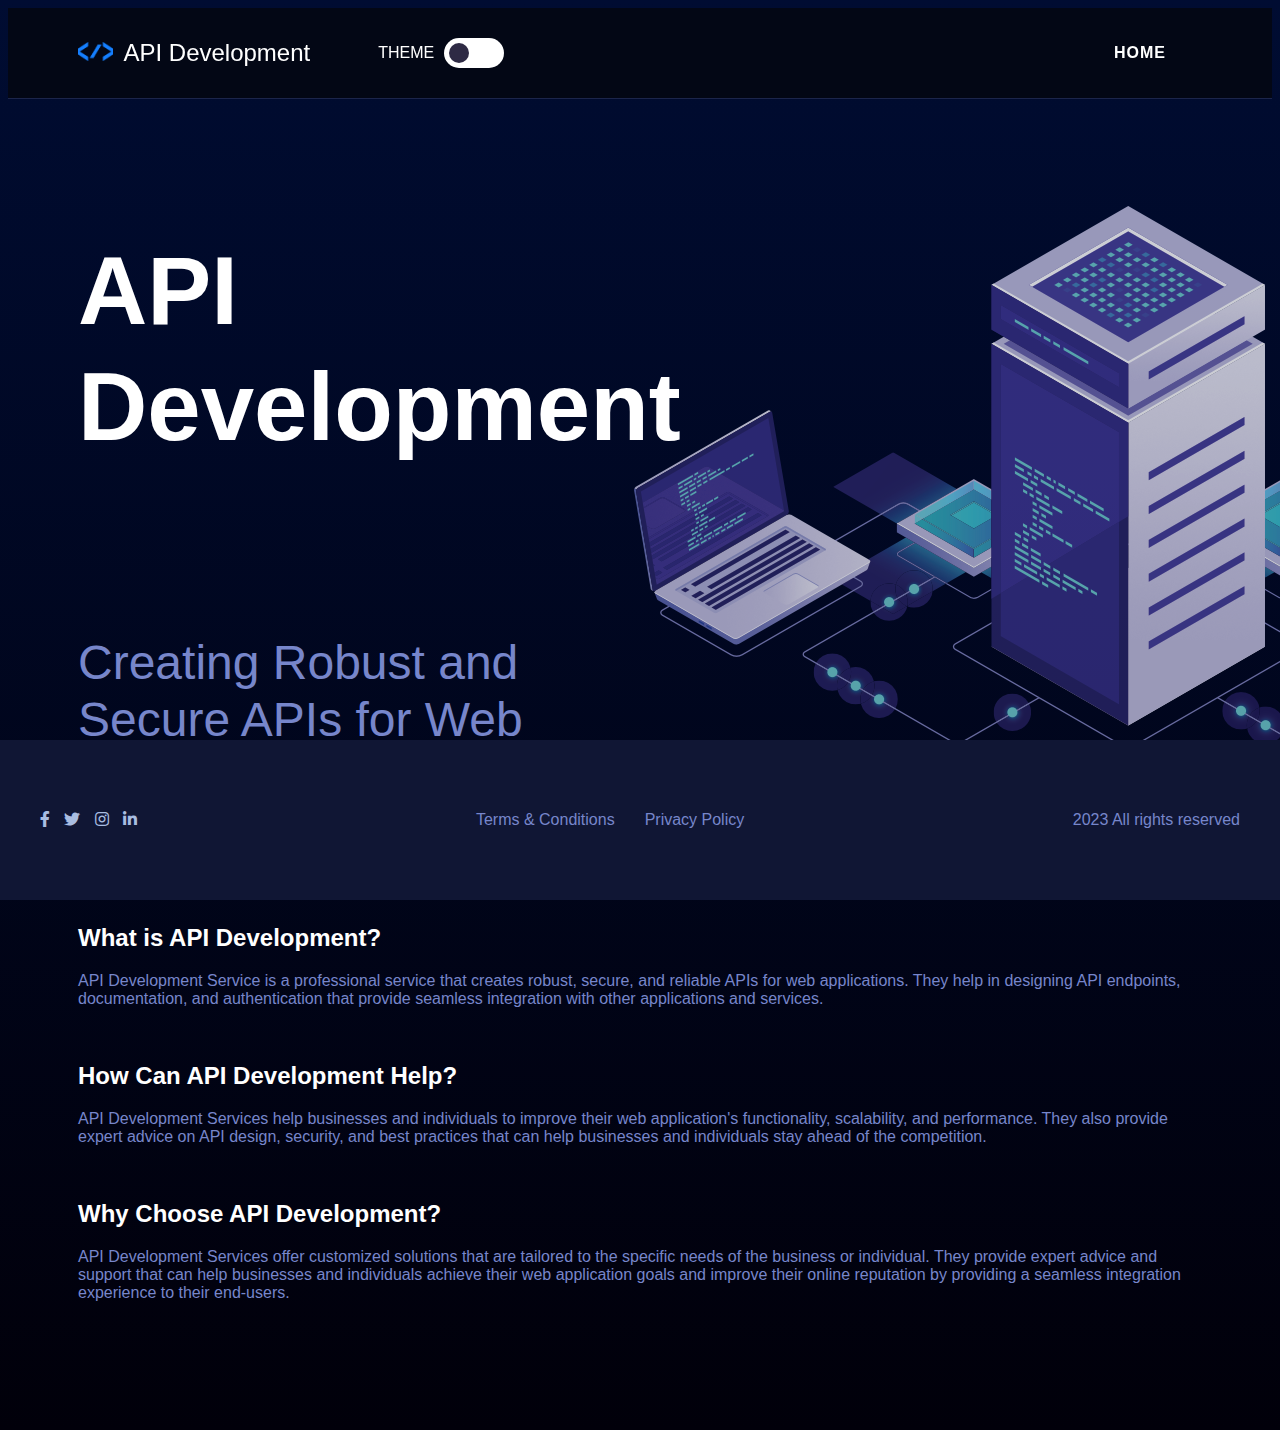
==== api-development.html @ b7eb64be "initial-commit" ====
<!DOCTYPE html>
<html>
  <head>
    <meta charset="UTF-8" />
    <title>API Development Service</title>
    <link rel="stylesheet" href="reset.css">
    <link rel="stylesheet" href="card-light.css">
    <link rel="stylesheet" href="card-pages.css" id="main-stylesheet" />
  </head>
  <body>
    <!-- Navigation -->
    <header class="header">
        <a href="#hero">
            <img src="img/logo.png" alt="Logo" class="logo">
            <button class="logoText" title="Go to top logo">API Development</button>
        </a>
        <div class="switcher-wrapper">
          <span id="label">THEME</span>
          <div class="theme-switcher">
              <input type="checkbox" id="switcher">
              <label for="switcher">Theme </label>
          </div>
      </div>
    
      <nav class="navigation">
        <ul class="nav-list" type="none">
          <li><a href="#">Home</a></li>
        </ul>
      </nav>
    </header>
    <!-- Hero Section -->
<section id="hero">
  <div class="welcome">
    <div class="title">
      <h1>API Development</h1>
      <br>
      <p>Creating Robust and Secure APIs for Web Applications</p>
    </div>
    <div class="hero-img">
      <img src="/img/api-development.png" alt="API Development Screenshot" />
    </div>
  </div>
  <ul type="none">
    <li>
      <h2>What is API Development?</h2>
      <p>
        API Development Service is a professional service that creates robust, secure, and reliable APIs for web applications. They help in designing API endpoints, documentation, and authentication that provide seamless integration with other applications and services.
      </p>
    </li>
    <br>
    <li>
      <h2>How Can API Development Help?</h2>
      <p>
        API Development Services help businesses and individuals to improve their web application's functionality, scalability, and performance. They also provide expert advice on API design, security, and best practices that can help businesses and individuals stay ahead of the competition.
      </p>
    </li>
    <br>
    <li>
      <h2>Why Choose API Development?</h2>
      <p>
        API Development Services offer customized solutions that are tailored to the specific needs of the business or individual. They provide expert advice and support that can help businesses and individuals achieve their web application goals and improve their online reputation by providing a seamless integration experience to their end-users.
      </p>
    </li>
    <br>
  </ul>
</section>
<!-- Footer Section -->
<footer>
    <div class="footer-wrapper">
        <div class="footer-icons">
            <i class="fab fa-facebook-f"></i>
            <i class="fab fa-twitter"></i>
            <i class="fab fa-instagram"></i>
            <i class="fab fa-linkedin-in"></i>
        </div>
        <div class="footer-middle-text">
          <p>Terms & Conditions</p>
          <p>Privacy Policy</p>
      </div>
  
      <p>2023 All rights reserved</p>
  </div>
</footer>
<script src="theme-switcher-card-pages.js"></script>
<script src="return-to-home.js"></script>
</body>
</html>
---- card-light.css ----
html {
    scroll-behavior: smooth;
}

body {
    font-family: Arial, Helvetica, sans-serif;
    background: linear-gradient(to top, #e0e9f9 0%, #bac8f9 100%);
    color: #00013f;
}

p {
    color: #000275
}

/* Navigation */

.header {
    padding: 20px 70px;
    display: flex;
    align-items: center;
    gap: 12px;
    border-bottom: 1px solid #3756d2;
    position: sticky;
    background-color: #dbe7f9;
    top: 0px;
    z-index: 1000;
}

.header a {
    text-decoration: none;
}

.logo {
    width: 35px;
    display: inline;
}

.logoText {
    background-color: transparent;
    border: none;
    font-family: 'Franklin Gothic Medium', 'Arial Narrow', Arial, sans-serif;
    font-size: 1.5rem;
    text-decoration: none;
    color: #00013f;
    display: inline;
}

.header .logo,
.logoText:hover {
    cursor: pointer;
    text-decoration: none;
}

.header .navigation {
    margin-left: auto;
}

.header .nav-list {
    display: flex;
    gap: 15px;
    margin-right: 30px;
    font-weight: bold;
}

.header .nav-list a {
    color: #00013f;
    border: 2px solid transparent;
    text-decoration: none;
    text-transform: uppercase;
    letter-spacing: 1px;
    padding: 4px;
}

.header .nav-list a:hover {
    color: #edf4ff;
    transition: 0.8s;
    cursor: pointer;
    box-shadow: inset 100px 0 0 0 #00013f;
}

.btn {
    border: none;
    border-radius: 4px;
    background-color: #003185;
    color: #ffffff;
    padding: 8px 20px;
    cursor: pointer;
}

.btn:hover {
    background-color: #0059F7;
    color: #fff;
    transition: 0.7s;
}

.btn.btn-primary {
    background-color: #0059F7;
    color: #fff;
    font-weight: bold;

}

.btn.btn-primary:hover {
    background-color: rgb(18, 105, 255) ;
    color: #ffffff;
    transition: 0.7s;
}

/* Theme changer */

.switcher-wrapper {
    display: flex;
    align-items: center;
    margin-left: 50px;
}

.theme-switcher {
    position: relative;
    margin-left: 10px;
}

input {
    width: 0;
    height: 0;
    display: none;
    visibility: hidden;
  }

  label {
    cursor: pointer;
    display: block;
    text-indent: -9999px;
    height: 30px;
    width: 60px;
    border-radius: 50px;
    background-color: rgb(0, 27, 108);
    transition: 0.5s ease background-color;
}
label::after {
    position: absolute;
    content: "";
    width: 20px;
    height: 20px;
    border-radius: 50px;
    top: 50%;
    left: 5px;
    transform: translateY(-50%);
    background-color: rgb(0, 20, 134);
    transition: 0.5s ease;
  }
  input:checked + label::after {
    /* left: calc(100% - 2.5px); */
    left: calc(100% - 25px);
    background-color: aliceblue;
  }
  input:checked + label {
    background-color: rgb(25, 26, 37);
    border: 2px solid whitesmoke;
  }

/* Hero section */

#hero {
    padding: 70px 70px;
}

#hero .welcome {
    display: flex;
    margin: 0 auto 70px auto;
    justify-content: space-between;
    align-items: center;
    max-width: 1250px;
}

#hero .welcome > * {
    width: 45%;
}

#hero .welcome .title {
    font-size: 48px;
    line-height: 1.2;
    margin-right: 50px;
}

#hero .welcome .info {
    margin-bottom: 20px;
}

#hero .hero-img {
    margin: 0 auto 70px auto;
    display: flex;
    align-self: center;
    width: 60%;
    opacity: 80%;
}

#hero > ul {
    padding-left: 0px;
}

#hero .hero-img:hover {
    opacity: 60%;
    transition: 0.5s;
}

#topBtn:hover {
    background-color:#003fac;
    color: #fff;
}

.footer-wrapper {
    display: flex;
    align-items: center;
    position: fixed;
    bottom: 0;
    left: 0;
    right: 0;
    justify-content: space-between;
    background-color: #99b7e4;
    height: 80px;
    padding: 40px;
}

.footer-wrapper .footer-icons i {
    margin-right: 10px;
    color: #002569;
    cursor: pointer;
}

.footer-wrapper .footer-middle-text {
    display: flex;
    gap: 30px;
    cursor: pointer;
}

@media screen and (max-width: 800px) {
    #hero {
        padding: 0px;
    }
}
---- card-pages.css ----
@import 'https://use.fontawesome.com/releases/v5.10.2/css/all.css';

html {
    scroll-behavior: smooth;
}

body {
    font-family: Arial, Helvetica, sans-serif;
    background: linear-gradient(to top, #01000a 0%, #000c32 100%);
    color: #fff;
}

p {
    color: #7786cb
}

/* Navigation */

.header {
    padding: 20px 70px;
    display: flex;
    align-items: center;
    gap: 12px;
    border-bottom: 1px solid #1c254b;
    position: sticky;
    background-color: #030715;
    top: 0px;
    z-index: 1000;
}

.header a {
    text-decoration: none;
}

.logo {
    width: 35px;
    display: inline;
}

.logoText {
    background-color: transparent;
    border: none;
    font-family: 'Franklin Gothic Medium', 'Arial Narrow', Arial, sans-serif;
    font-size: 1.5rem;
    text-decoration: none;
    color: #fff;
    display: inline;
}

.header .logo,
.logoText:hover {
    cursor: pointer;
    text-decoration: none;
}

.header .navigation {
    margin-left: auto;
}

.header .nav-list {
    display: flex;
    gap: 15px;
    margin-right: 30px;
    font-weight: bold;
}

.header .nav-list a {
    color: #fff;
    border: 2px solid transparent;
    text-decoration: none;
    text-transform: uppercase;
    letter-spacing: 1px;
    padding: 4px;
}

.header .nav-list a:hover {
    color: #000c21;
    transition: 0.8s;
    cursor: pointer;
    box-shadow: inset 100px 0 0 0 #e0e0fd;
}

.btn {
    border: none;
    border-radius: 4px;
    background-color: #324376;
    color: #fff;
    padding: 8px 20px;
    cursor: pointer;
}

.btn:hover {
    background-color: #0059F7;
    color: #fff;
    transition: 0.7s;
}

.btn.btn-primary {
    background-color: #0059F7;
    color: #fff;
    font-weight: bold;

}

.btn.btn-primary:hover {
    background-color: #ffffff ;
    color: #003289;
}

/* Theme changer */

.switcher-wrapper {
    display: flex;
    align-items: center;
    margin-left: 50px;
}

.theme-switcher {
    position: relative;
    margin-left: 10px;
}

input {
    width: 0;
    height: 0;
    display: none;
    visibility: hidden;
  }

  label {
    cursor: pointer;
    display: block;
    text-indent: -9999px;
    height: 30px;
    width: 60px;
    border-radius: 50px;
    background-color: rgb(255, 255, 255);
    transition: 0.5s ease background-color;
}
label::after {
    position: absolute;
    content: "";
    width: 20px;
    height: 20px;
    border-radius: 50px;
    top: 50%;
    left: 5px;
    transform: translateY(-50%);
    background-color: rgb(46, 42, 68);
    transition: 0.5s ease;
  }
  input:checked + label::after {
    /* left: calc(100% - 2.5px); */
    left: calc(100% - 25px);
    background-color: aliceblue;
  }
  input:checked + label {
    background-color: rgb(25, 26, 37);
    border: 2px solid whitesmoke;
  }

/* Hero section */

#hero {
    padding: 70px 70px;
}

#hero .welcome {
    display: flex;
    margin: 0 auto 70px auto;
    justify-content: space-between;
    align-items: center;
    max-width: 1250px;
}

#hero .welcome>* {
    width: 45%;
}

#hero .welcome .title {
    font-size: 48px;
    line-height: 1.2;
    margin-right: 50px;
}

#hero .welcome .info {
    margin-bottom: 20px;
}

#hero .hero-img {
    margin: 0 auto 70px auto;
    display: flex;
    align-self: center;
    width: 60%;
    opacity: 80%;
}

#hero .hero-img:hover {
    opacity: 60%;
    transition: 0.5s;
}

#topBtn:hover {
    background-color: #00bbff;
    color: #000926;
}

.footer-wrapper {
    display: flex;
    align-items: center;
    position: fixed;
    bottom: 0;
    left: 0;
    right: 0;
    justify-content: space-between;
    background-color: #101634;
    height: 80px;
    padding: 40px;
}

.footer-wrapper .footer-icons i {
    margin-right: 10px;
    color: #a9bde1;
    cursor: pointer;
}

.footer-wrapper .footer-middle-text {
    display: flex;
    gap: 30px;
    cursor: pointer;
}
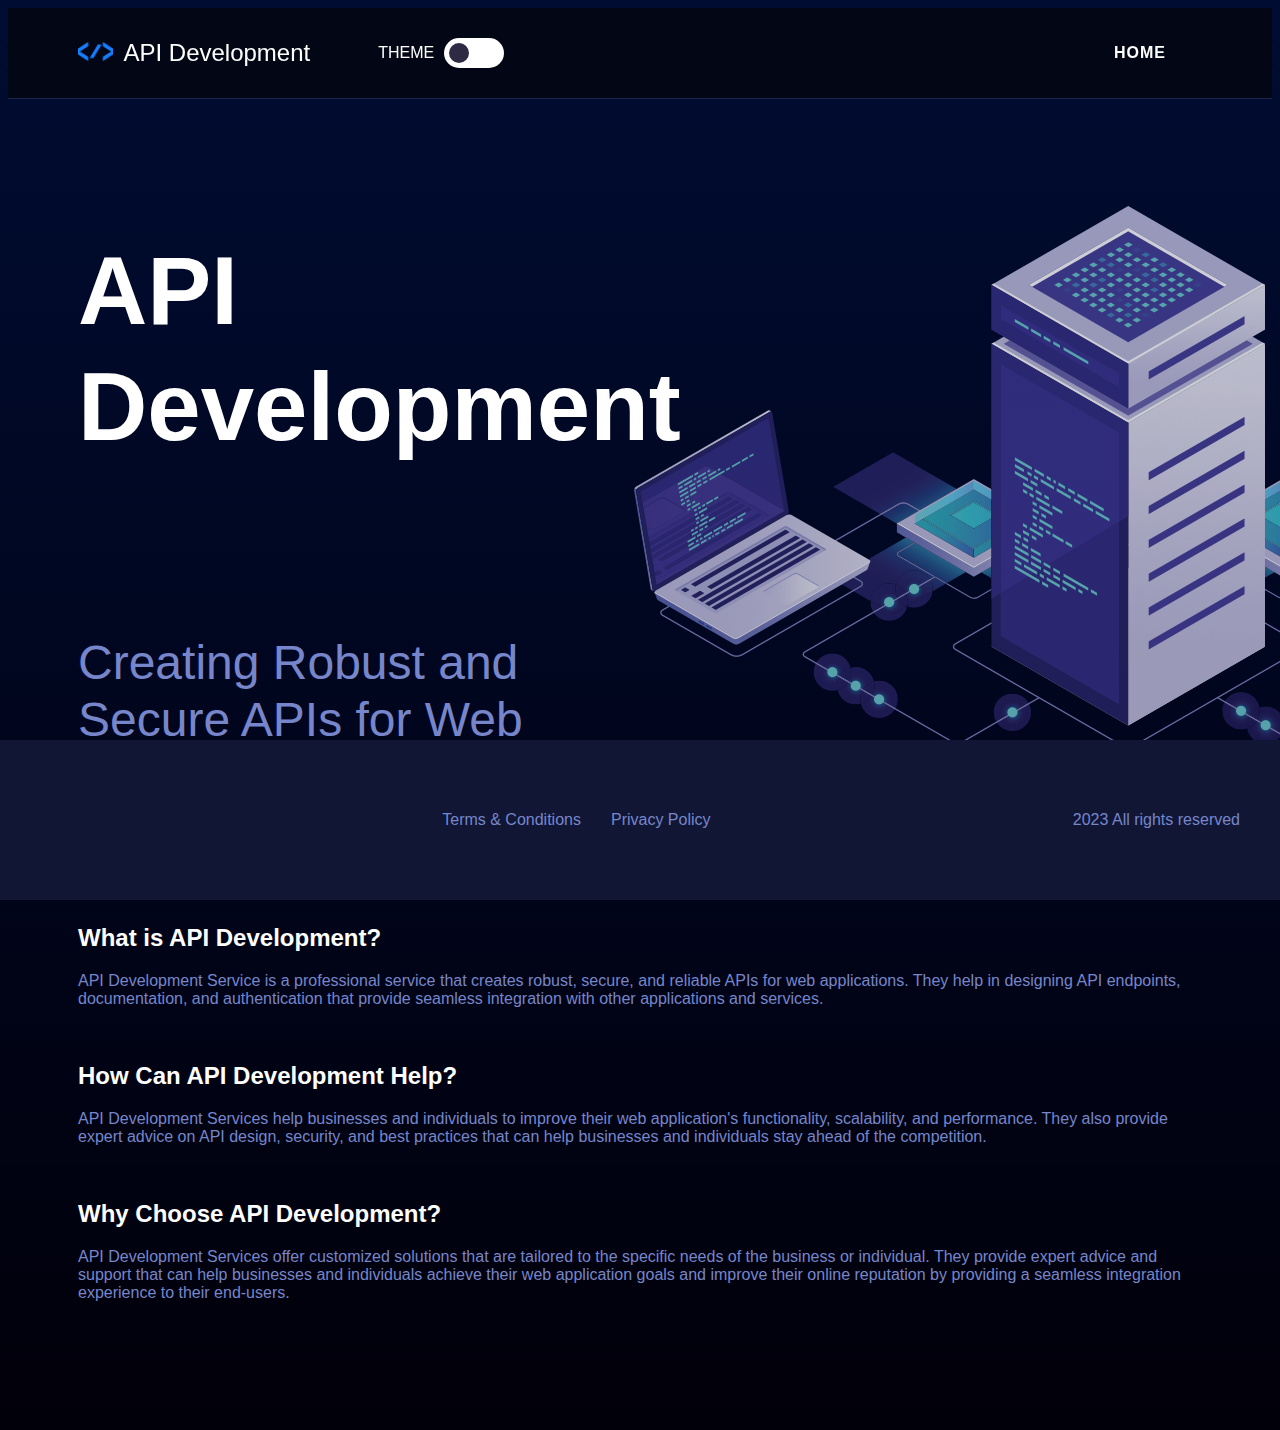
==== commit 2db987a2: "initial-commit" ====
--- a/api-development.html
+++ b/api-development.html
@@ -2,7 +2,7 @@
 <html>
   <head>
     <meta charset="UTF-8" />
-    <title>API Development Service</title>
+    <title>.Codika</title>
     <link rel="stylesheet" href="reset.css">
     <link rel="stylesheet" href="card-light.css">
     <link rel="stylesheet" href="card-pages.css" id="main-stylesheet" />
--- a/card-pages.css
+++ b/card-pages.css
@@ -1,5 +1,3 @@
-@import 'https://use.fontawesome.com/releases/v5.10.2/css/all.css';
-
 html {
     scroll-behavior: smooth;
 }
@@ -173,7 +171,7 @@
     max-width: 1250px;
 }
 
-#hero .welcome>* {
+#hero .welcome > * {
     width: 45%;
 }
 
@@ -193,6 +191,10 @@
     align-self: center;
     width: 60%;
     opacity: 80%;
+}
+
+#hero > ul {
+    padding-left: 0px;
 }
 
 #hero .hero-img:hover {
@@ -230,3 +232,30 @@
     cursor: pointer;
 }
 
+@media screen and (max-width: 800px) {
+    #label {
+    display: none;
+   }
+
+   .welcome {
+    flex-direction: column;
+   }
+
+   .welcome .title > h1 {
+    font-size: 2.5rem;
+   }
+
+   .welcome .title > p {
+    font-size: 2rem;
+    margin-bottom: 50px;
+   }
+
+   #hero > div > div.hero-img {
+    margin-bottom: 0;
+   }
+
+   .logo {
+    display: none;
+   }
+}
+
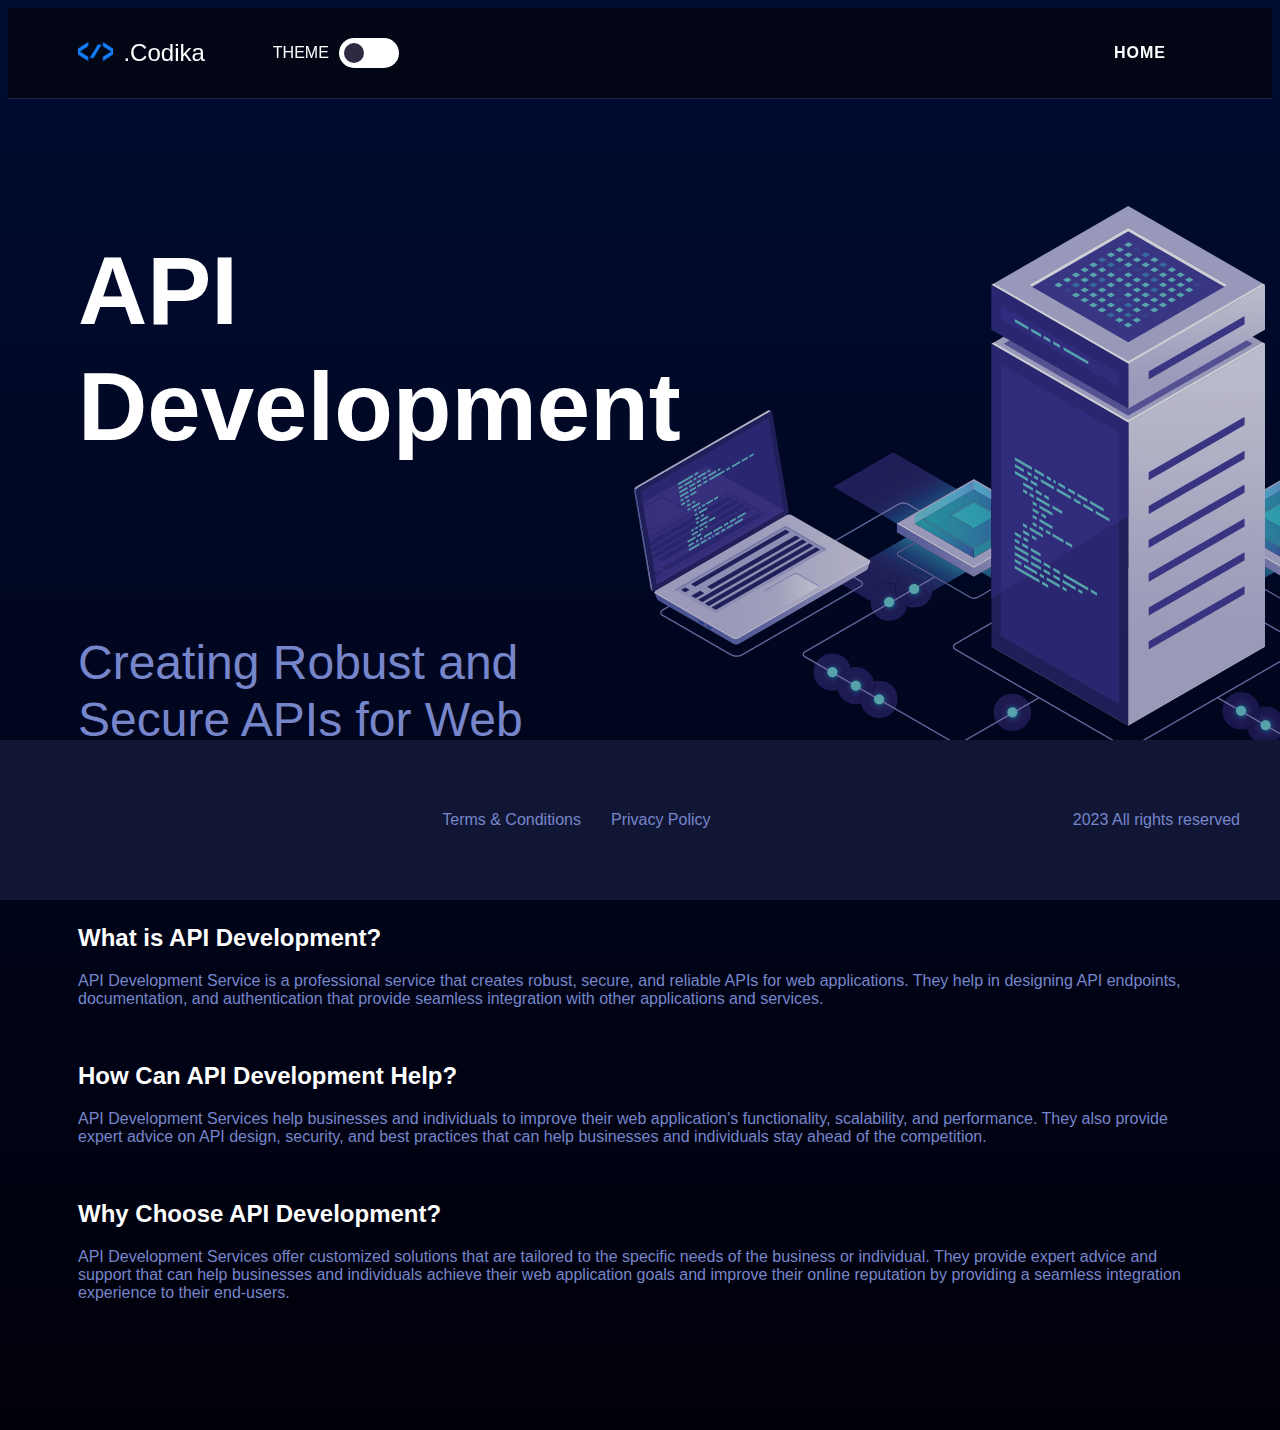
==== commit 5046d1f5: "initial-commit" ====
--- a/api-development.html
+++ b/api-development.html
@@ -2,7 +2,8 @@
 <html>
   <head>
     <meta charset="UTF-8" />
-    <title>.Codika</title>
+    <title>API Development</title>
+    <link rel="icon" type="image/x-icon" href="https://cdn3.iconfinder.com/data/icons/luchesa-vol-9/128/Html-512.png">
     <link rel="stylesheet" href="reset.css">
     <link rel="stylesheet" href="card-light.css">
     <link rel="stylesheet" href="card-pages.css" id="main-stylesheet" />
@@ -12,7 +13,7 @@
     <header class="header">
         <a href="#hero">
             <img src="img/logo.png" alt="Logo" class="logo">
-            <button class="logoText" title="Go to top logo">API Development</button>
+            <button class="logoText" title="Go to top logo">.Codika</button>
         </a>
         <div class="switcher-wrapper">
           <span id="label">THEME</span>
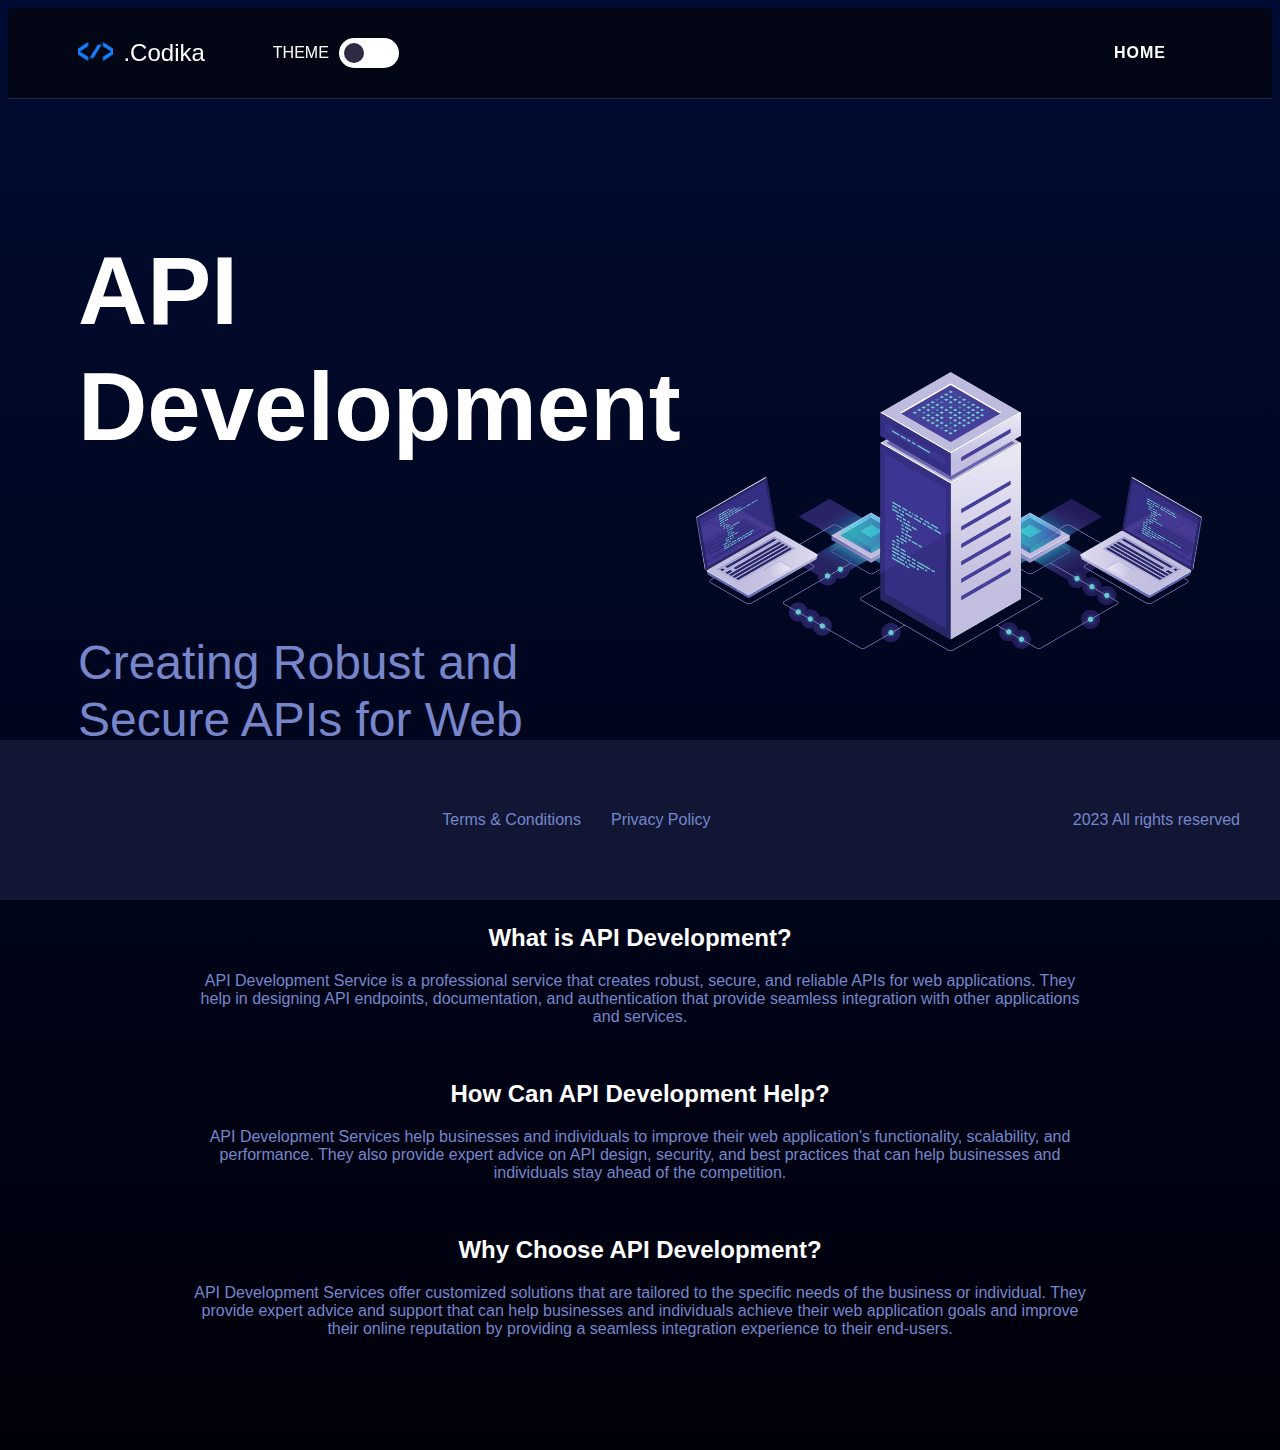
==== commit 577be8e7: "test-commit" ====
--- a/api-development.html
+++ b/api-development.html
@@ -37,9 +37,9 @@
       <br>
       <p>Creating Robust and Secure APIs for Web Applications</p>
     </div>
-    <div class="hero-img">
+    
       <img src="/img/api-development.png" alt="API Development Screenshot" />
-    </div>
+    
   </div>
   <ul type="none">
     <li>
--- a/card-pages.css
+++ b/card-pages.css
@@ -195,6 +195,13 @@
 
 #hero > ul {
     padding-left: 0px;
+    max-width: 900px;
+    text-align: center;
+    margin: 0 auto;
+}
+
+#hero > ul h2 {
+    margin-bottom: 20px;
 }
 
 #hero .hero-img:hover {
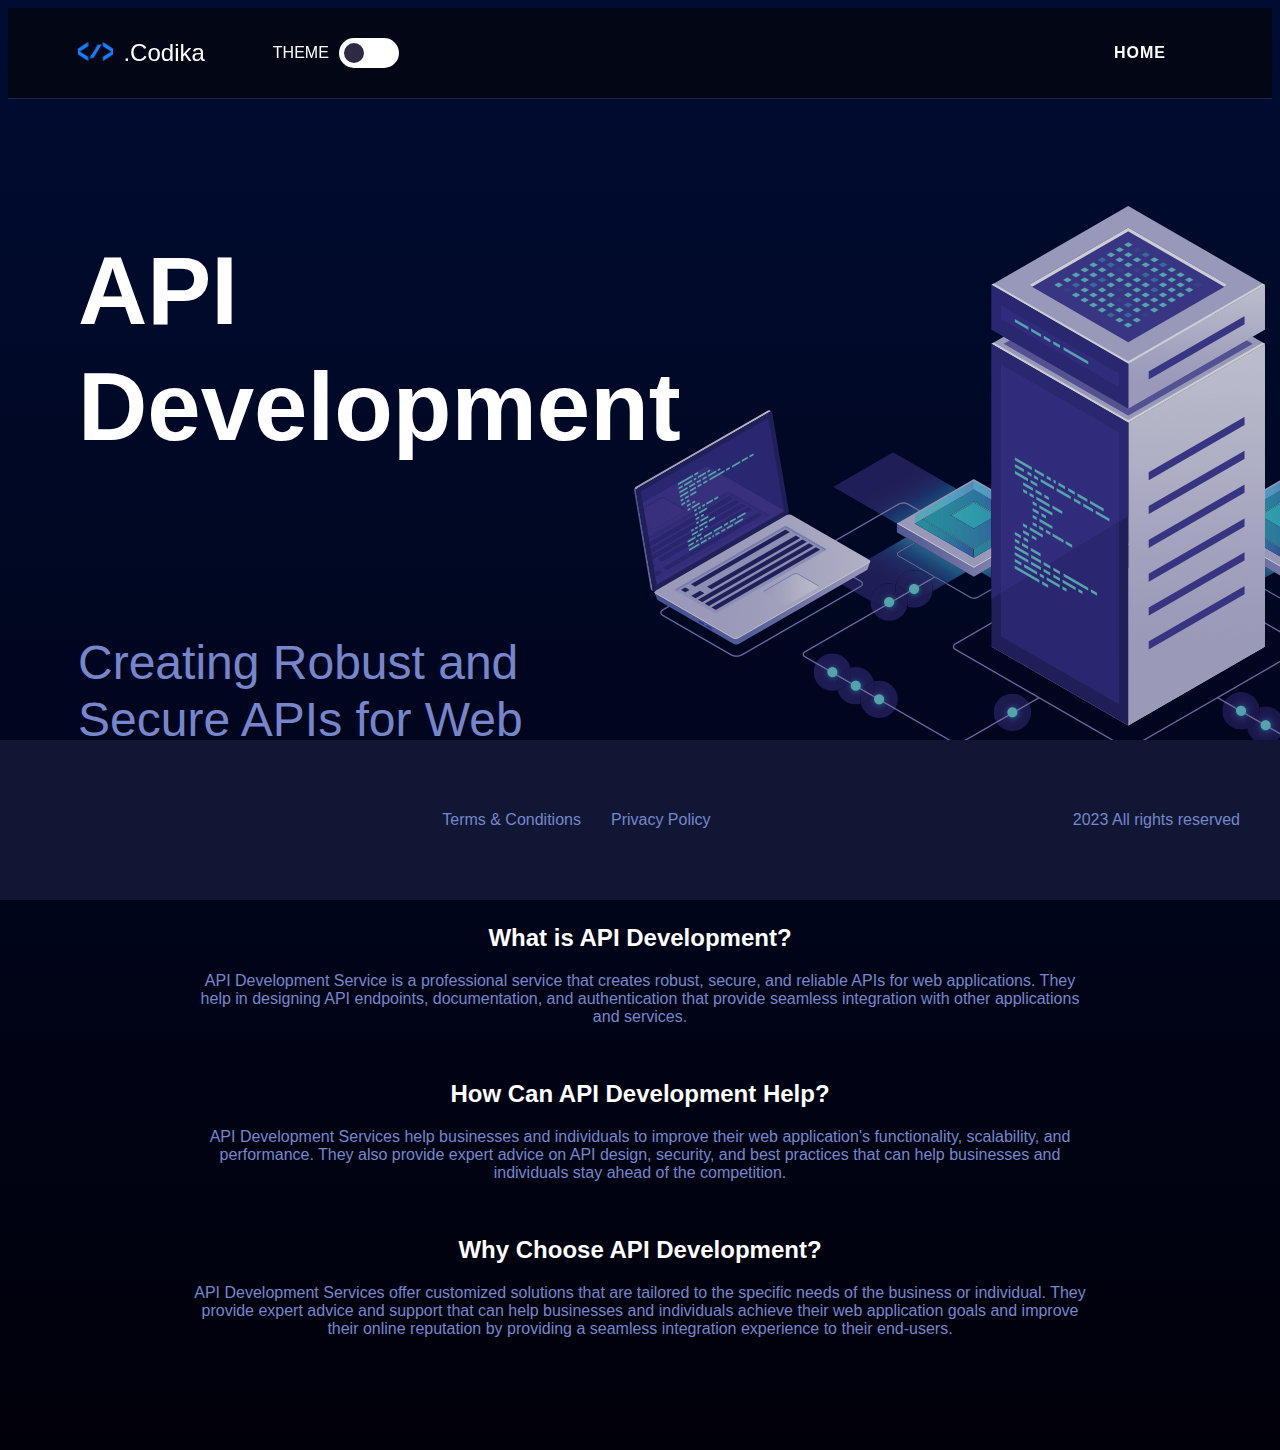
==== commit 41637889: "initial-commit" ====
--- a/api-development.html
+++ b/api-development.html
@@ -37,9 +37,9 @@
       <br>
       <p>Creating Robust and Secure APIs for Web Applications</p>
     </div>
-    
+    <div class="hero-img">
       <img src="/img/api-development.png" alt="API Development Screenshot" />
-    
+    </div>
   </div>
   <ul type="none">
     <li>
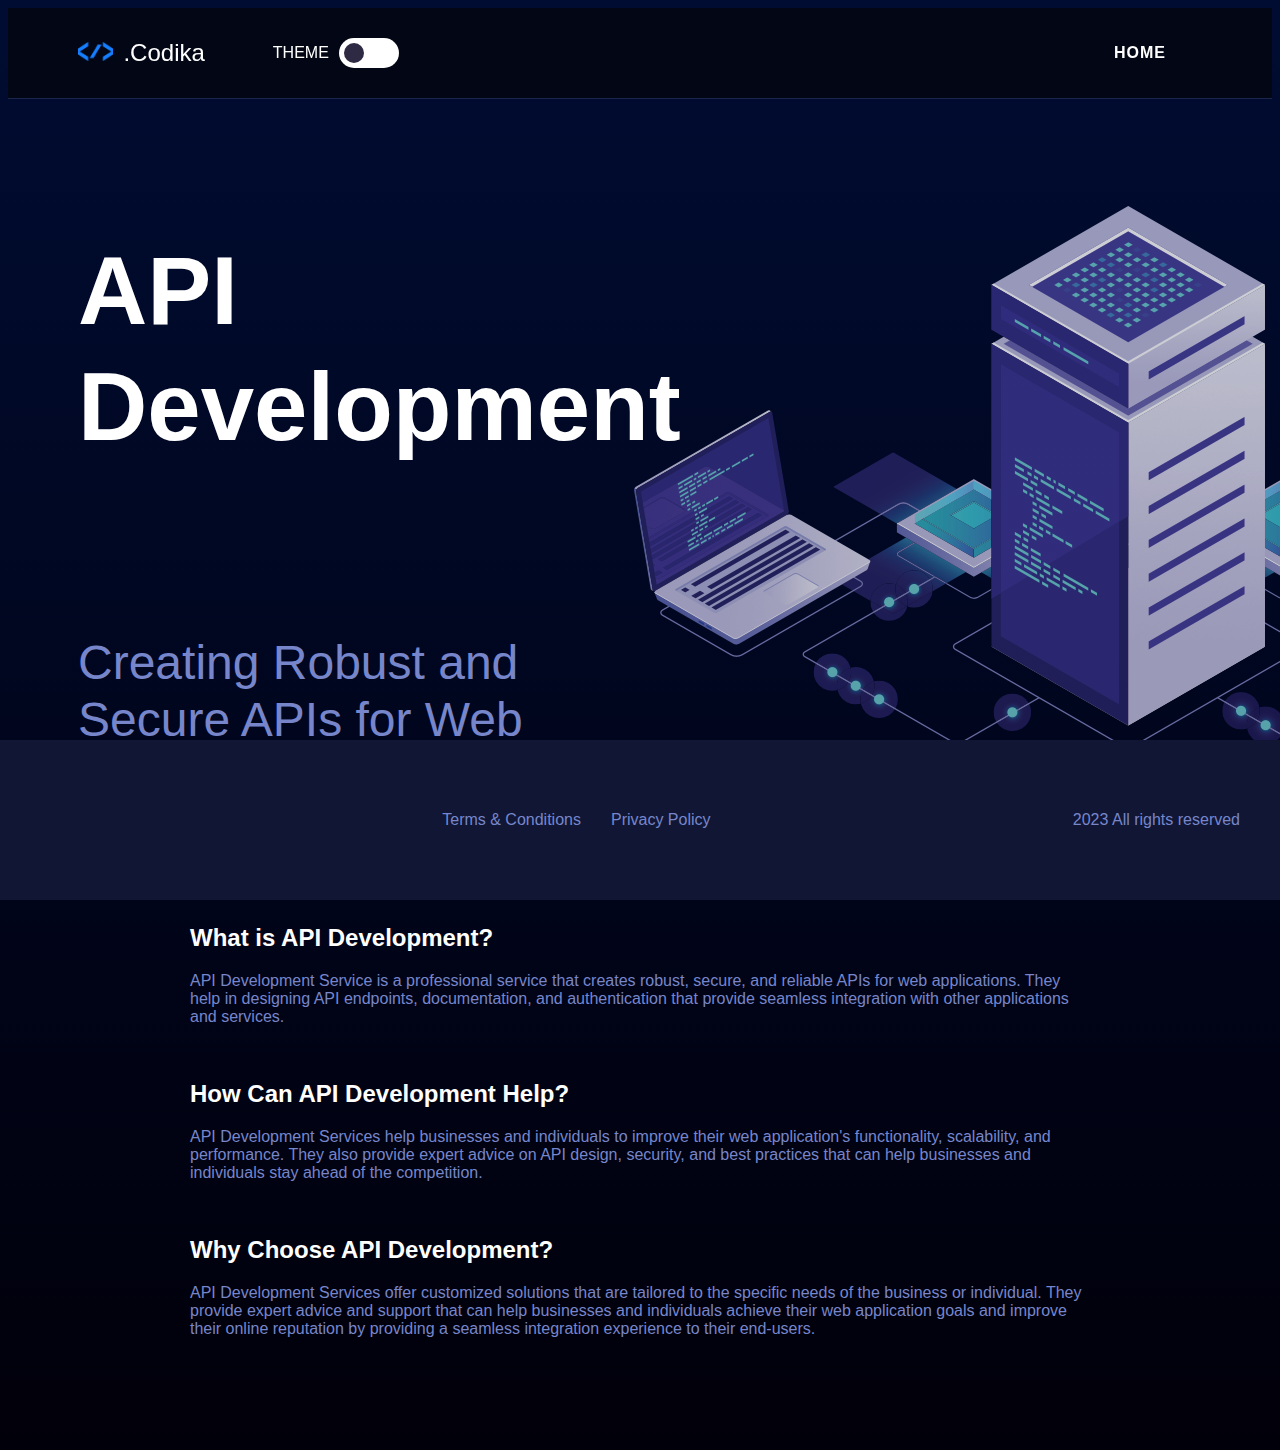
==== commit f34d20fe: "initial-commit" ====
--- a/api-development.html
+++ b/api-development.html
@@ -38,7 +38,7 @@
       <p>Creating Robust and Secure APIs for Web Applications</p>
     </div>
     <div class="hero-img">
-      <img src="/img/api-development.png" alt="API Development Screenshot" />
+      <img src="img/api-development.png" alt="API Development Screenshot" />
     </div>
   </div>
   <ul type="none">
--- a/card-light.css
+++ b/card-light.css
@@ -196,6 +196,12 @@
 
 #hero > ul {
     padding-left: 0px;
+    max-width: 900px;
+    margin: 0 auto;
+}
+
+#hero > ul h2 {
+    margin-bottom: 20px;
 }
 
 #hero .hero-img:hover {
--- a/card-pages.css
+++ b/card-pages.css
@@ -196,7 +196,6 @@
 #hero > ul {
     padding-left: 0px;
     max-width: 900px;
-    text-align: center;
     margin: 0 auto;
 }
 
